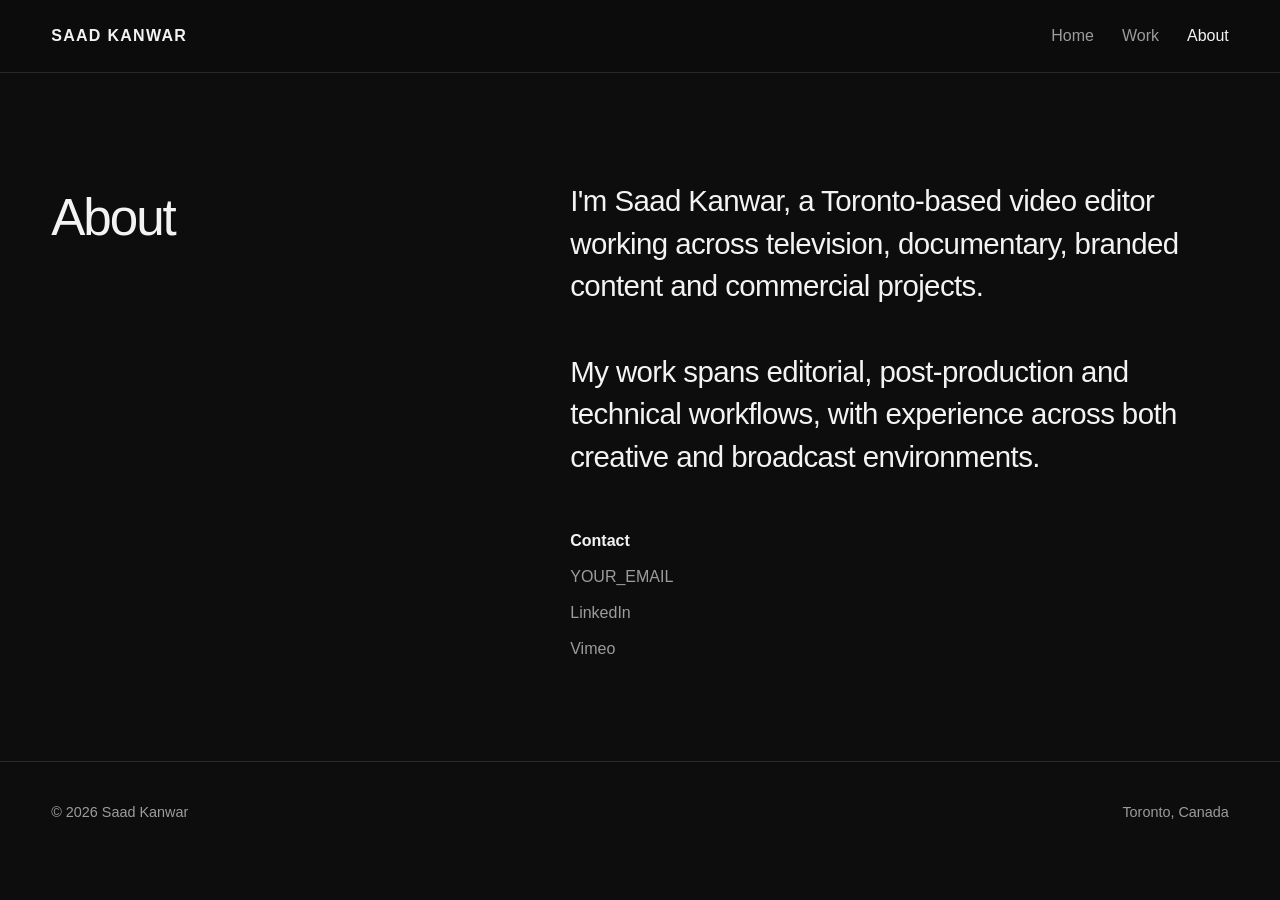
==== about.html @ da20c297 "secondround" ====
<!DOCTYPE html>
<html lang="en">

<head>
    <meta charset="UTF-8">

    <meta
        name="viewport"
        content="width=device-width, initial-scale=1.0"
    >

    <title>About | Saad Kanwar</title>

    <link rel="stylesheet" href="style.css">
</head>


<body>

<header class="site-header">

    <div class="container nav">

        <a class="logo" href="index.html">
            Saad Kanwar
        </a>

        <nav class="nav-links">
            <a href="index.html">Home</a>
            <a href="portfolio.html">Work</a>
            <a class="active" href="about.html">About</a>
        </nav>

    </div>

</header>



<main>

    <section class="section" style="padding-top: 180px;">

        <div class="container about-layout">

            <div>

                <h1 class="section-title">
                    About
                </h1>

            </div>


            <div>

                <div class="about-copy">

                    I'm Saad Kanwar, a Toronto-based
                    video editor working across television,
                    documentary, branded content and
                    commercial projects.

                    <br><br>

                    My work spans editorial, post-production
                    and technical workflows, with experience
                    across both creative and broadcast
                    environments.

                </div>


                <div class="contact-list">

                    <strong>
                        Contact
                    </strong>

                    <a href="mailto:YOUR_EMAIL">
                        YOUR_EMAIL
                    </a>

                    <a
                        href="https://www.linkedin.com/"
                        target="_blank"
                    >
                        LinkedIn
                    </a>

                    <a
                        href="https://vimeo.com/"
                        target="_blank"
                    >
                        Vimeo
                    </a>

                </div>

            </div>

        </div>

    </section>

</main>



<footer>

    <div class="container footer-inner">

        <span>
            © 2026 Saad Kanwar
        </span>

        <span>
            Toronto, Canada
        </span>

    </div>

</footer>


</body>
</html>
---- style.css ----
:root {
    --bg: #0d0d0d;
    --surface: #161616;
    --text: #f3f3f3;
    --muted: #9c9c9c;
    --border: #292929;
    --accent: #ffffff;

    --max-width: 1280px;
}

* {
    box-sizing: border-box;
}

html {
    scroll-behavior: smooth;
}

body {
    margin: 0;
    background: var(--bg);
    color: var(--text);
    font-family: Arial, Helvetica, sans-serif;
    line-height: 1.5;
}

a {
    color: inherit;
    text-decoration: none;
}

img {
    max-width: 100%;
    display: block;
}


/* ------------------------------
   GLOBAL LAYOUT
------------------------------ */

.container {
    width: min(92%, var(--max-width));
    margin: 0 auto;
}

.section {
    padding: 100px 0;
}

.section-header {
    margin-bottom: 40px;
}

.section-title {
    margin: 0;
    font-size: clamp(2rem, 4vw, 3.5rem);
    font-weight: 500;
    letter-spacing: -0.04em;
}

.section-subtitle {
    margin-top: 10px;
    color: var(--muted);
    max-width: 650px;
}


/* ------------------------------
   HEADER
------------------------------ */

.site-header {
    position: fixed;
    top: 0;
    left: 0;
    width: 100%;
    z-index: 100;

    background: rgba(13, 13, 13, 0.88);
    backdrop-filter: blur(12px);

    border-bottom: 1px solid var(--border);
}

.nav {
    height: 72px;

    display: flex;
    justify-content: space-between;
    align-items: center;
}

.logo {
    font-size: 1rem;
    font-weight: 700;
    letter-spacing: 0.08em;
    text-transform: uppercase;
}

.nav-links {
    display: flex;
    gap: 28px;
}

.nav-links a {
    color: var(--muted);
    transition: color 0.2s ease;
}

.nav-links a:hover,
.nav-links a.active {
    color: var(--text);
}


/* ------------------------------
   HERO
------------------------------ */

.hero {
    min-height: 100vh;

    display: flex;
    align-items: flex-end;

    padding: 140px 0 80px;
}

.hero-content {
    width: 100%;
}

.hero-eyebrow {
    margin-bottom: 16px;

    color: var(--muted);
    font-size: 1rem;
    text-transform: uppercase;
    letter-spacing: 0.12em;
}

.hero-title {
    margin: 0;

    font-size: clamp(4rem, 11vw, 10rem);
    line-height: 0.88;
    letter-spacing: -0.07em;
    font-weight: 600;
}

.hero-footer {
    margin-top: 40px;

    display: flex;
    justify-content: space-between;
    gap: 40px;

    color: var(--muted);
}

.hero-description {
    max-width: 500px;
}


/* ------------------------------
   VIDEO
------------------------------ */

.video-wrapper {
    position: relative;

    width: 100%;
    aspect-ratio: 16 / 9;

    overflow: hidden;

    background: #000;
    border-radius: 4px;
}

.video-wrapper iframe {
    position: absolute;

    inset: 0;
    width: 100%;
    height: 100%;

    border: 0;
}


/* ------------------------------
   PORTFOLIO GRID
------------------------------ */

.portfolio-grid {
    display: grid;

    grid-template-columns: repeat(2, 1fr);
    gap: 50px 24px;
}

.project {
    display: flex;
    flex-direction: column;
    gap: 14px;
}

.project-info {
    display: flex;
    justify-content: space-between;
    gap: 20px;
}

.project-title {
    margin: 0;
    font-size: 1.15rem;
    font-weight: 500;
}

.project-type {
    color: var(--muted);
    font-size: 0.9rem;
}


/* ------------------------------
   PHOTOGRAPHY
------------------------------ */

.photo-grid {
    columns: 3;
    column-gap: 18px;
}

.photo-item {
    margin-bottom: 18px;
    break-inside: avoid;
}

.photo-item img {
    width: 100%;
    display: block;
    border-radius: 3px;

    transition:
        transform 0.25s ease,
        opacity 0.25s ease;
}

.photo-item img:hover {
    transform: scale(1.01);
    opacity: 0.92;
}

@media (max-width: 900px) {
    .photo-grid {
        columns: 2;
    }
}

@media (max-width: 550px) {
    .photo-grid {
        columns: 1;
    }
}


/* ------------------------------
   BUTTONS / LINKS
------------------------------ */

.text-link {
    display: inline-flex;
    align-items: center;
    gap: 10px;

    margin-top: 35px;

    font-size: 1rem;
    font-weight: 500;
}

.text-link::after {
    content: "→";
    transition: transform 0.2s ease;
}

.text-link:hover::after {
    transform: translateX(5px);
}


/* ------------------------------
   ABOUT
------------------------------ */

.about-layout {
    display: grid;

    grid-template-columns: 1fr 1.5fr;
    gap: 80px;
}

.about-copy {
    font-size: clamp(1.25rem, 2.3vw, 2rem);
    line-height: 1.45;
    letter-spacing: -0.02em;
}

.contact-list {
    margin-top: 50px;

    display: flex;
    flex-direction: column;
    gap: 12px;
}

.contact-list a {
    color: var(--muted);
}

.contact-list a:hover {
    color: var(--text);
}


/* ------------------------------
   FOOTER
------------------------------ */

footer {
    padding: 40px 0;

    color: var(--muted);
    border-top: 1px solid var(--border);
}

.footer-inner {
    display: flex;
    justify-content: space-between;
    gap: 30px;

    font-size: 0.9rem;
}


/* ------------------------------
   MOBILE
------------------------------ */

@media (max-width: 800px) {

    .hero {
        min-height: 85vh;
    }

    .hero-footer {
        flex-direction: column;
    }

    .portfolio-grid {
        grid-template-columns: 1fr;
    }

    .about-layout {
        grid-template-columns: 1fr;
        gap: 30px;
    }

    .section {
        padding: 70px 0;
    }
}

@media (max-width: 550px) {

    .nav {
        height: 64px;
    }

    .nav-links {
        gap: 16px;
        font-size: 0.9rem;
    }

    .hero-title {
        font-size: clamp(3.8rem, 18vw, 6rem);
    }

    .footer-inner {
        flex-direction: column;
    }
}
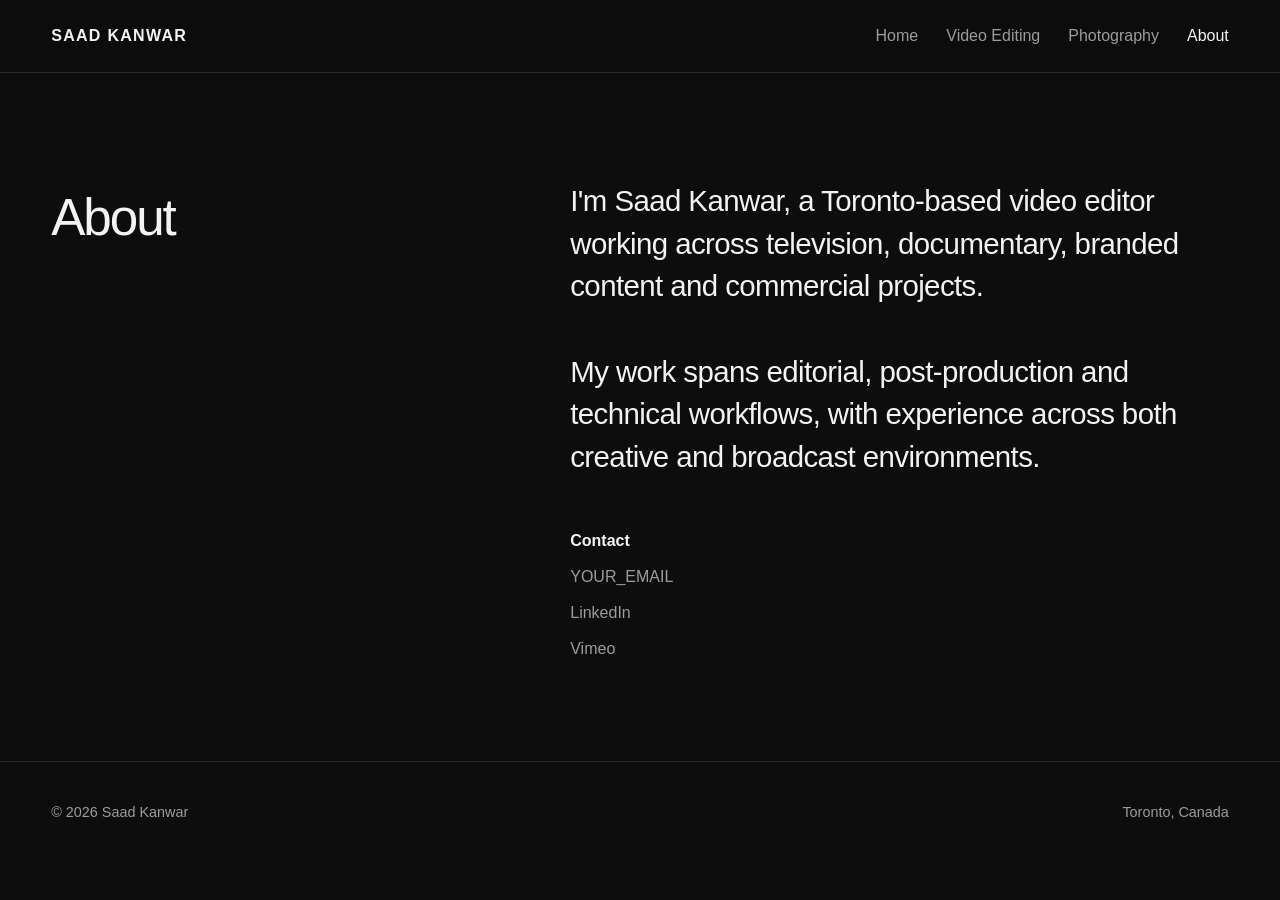
==== commit 10b1f0c2: "third" ====
--- a/about.html
+++ b/about.html
@@ -27,7 +27,8 @@
 
         <nav class="nav-links">
             <a href="index.html">Home</a>
-            <a href="portfolio.html">Work</a>
+            <a href="portfolio.html">Video Editing</a>
+            <a href="photography.html">Photography</a>
             <a class="active" href="about.html">About</a>
         </nav>
 
--- a/style.css
+++ b/style.css
@@ -231,20 +231,32 @@
    PHOTOGRAPHY
 ------------------------------ */
 
+.photography-page {
+    padding-top: 160px;
+}
+
 .photo-grid {
-    columns: 3;
+    display: grid;
+
+    grid-template-columns: repeat(3, 1fr);
+    grid-auto-rows: 8px;
+
     column-gap: 18px;
+    row-gap: 0;
 }
 
 .photo-item {
     margin-bottom: 18px;
-    break-inside: avoid;
 }
 
 .photo-item img {
     width: 100%;
+    height: auto;
+
     display: block;
+
     border-radius: 3px;
+    cursor: pointer;
 
     transition:
         transform 0.25s ease,
@@ -256,18 +268,148 @@
     opacity: 0.92;
 }
 
+
 @media (max-width: 900px) {
+
     .photo-grid {
-        columns: 2;
-    }
-}
+        grid-template-columns: repeat(2, 1fr);
+    }
+
+}
+
 
 @media (max-width: 550px) {
+
     .photo-grid {
-        columns: 1;
-    }
-}
-
+        grid-template-columns: 1fr;
+    }
+
+}
+
+
+/* ------------------------------
+   PHOTO LIGHTBOX
+------------------------------ */
+
+.photo-item img {
+    cursor: pointer;
+}
+
+.lightbox {
+    position: fixed;
+    inset: 0;
+
+    z-index: 1000;
+
+    display: flex;
+    align-items: center;
+    justify-content: center;
+
+    padding: 40px 90px;
+
+    background: rgba(0, 0, 0, 0.92);
+
+    opacity: 0;
+    visibility: hidden;
+
+    transition:
+        opacity 0.2s ease,
+        visibility 0.2s ease;
+}
+
+.lightbox.active {
+    opacity: 1;
+    visibility: visible;
+}
+
+.lightbox-image {
+    max-width: 90vw;
+    max-height: 90vh;
+
+    width: auto;
+    height: auto;
+
+    object-fit: contain;
+
+    box-shadow: 0 10px 50px rgba(0, 0, 0, 0.5);
+
+    user-select: none;
+}
+
+.lightbox-nav {
+    position: absolute;
+
+    top: 50%;
+    transform: translateY(-50%);
+
+    width: 60px;
+    height: 80px;
+
+    border: 0;
+
+    background: transparent;
+    color: white;
+
+    font-size: 3rem;
+
+    cursor: pointer;
+
+    opacity: 0.65;
+
+    transition:
+        opacity 0.2s ease,
+        transform 0.2s ease;
+}
+
+.lightbox-nav:hover {
+    opacity: 1;
+}
+
+.lightbox-prev {
+    left: 20px;
+}
+
+.lightbox-next {
+    right: 20px;
+}
+
+
+/* Prevent page scrolling while lightbox is open */
+
+body.lightbox-open {
+    overflow: hidden;
+}
+
+
+/* MOBILE */
+
+@media (max-width: 700px) {
+
+    .lightbox {
+        padding: 30px 50px;
+    }
+
+    .lightbox-image {
+        max-width: 92vw;
+        max-height: 85vh;
+    }
+
+    .lightbox-nav {
+        width: 45px;
+        height: 70px;
+
+        font-size: 2.2rem;
+    }
+
+    .lightbox-prev {
+        left: 4px;
+    }
+
+    .lightbox-next {
+        right: 4px;
+    }
+
+}
 
 /* ------------------------------
    BUTTONS / LINKS
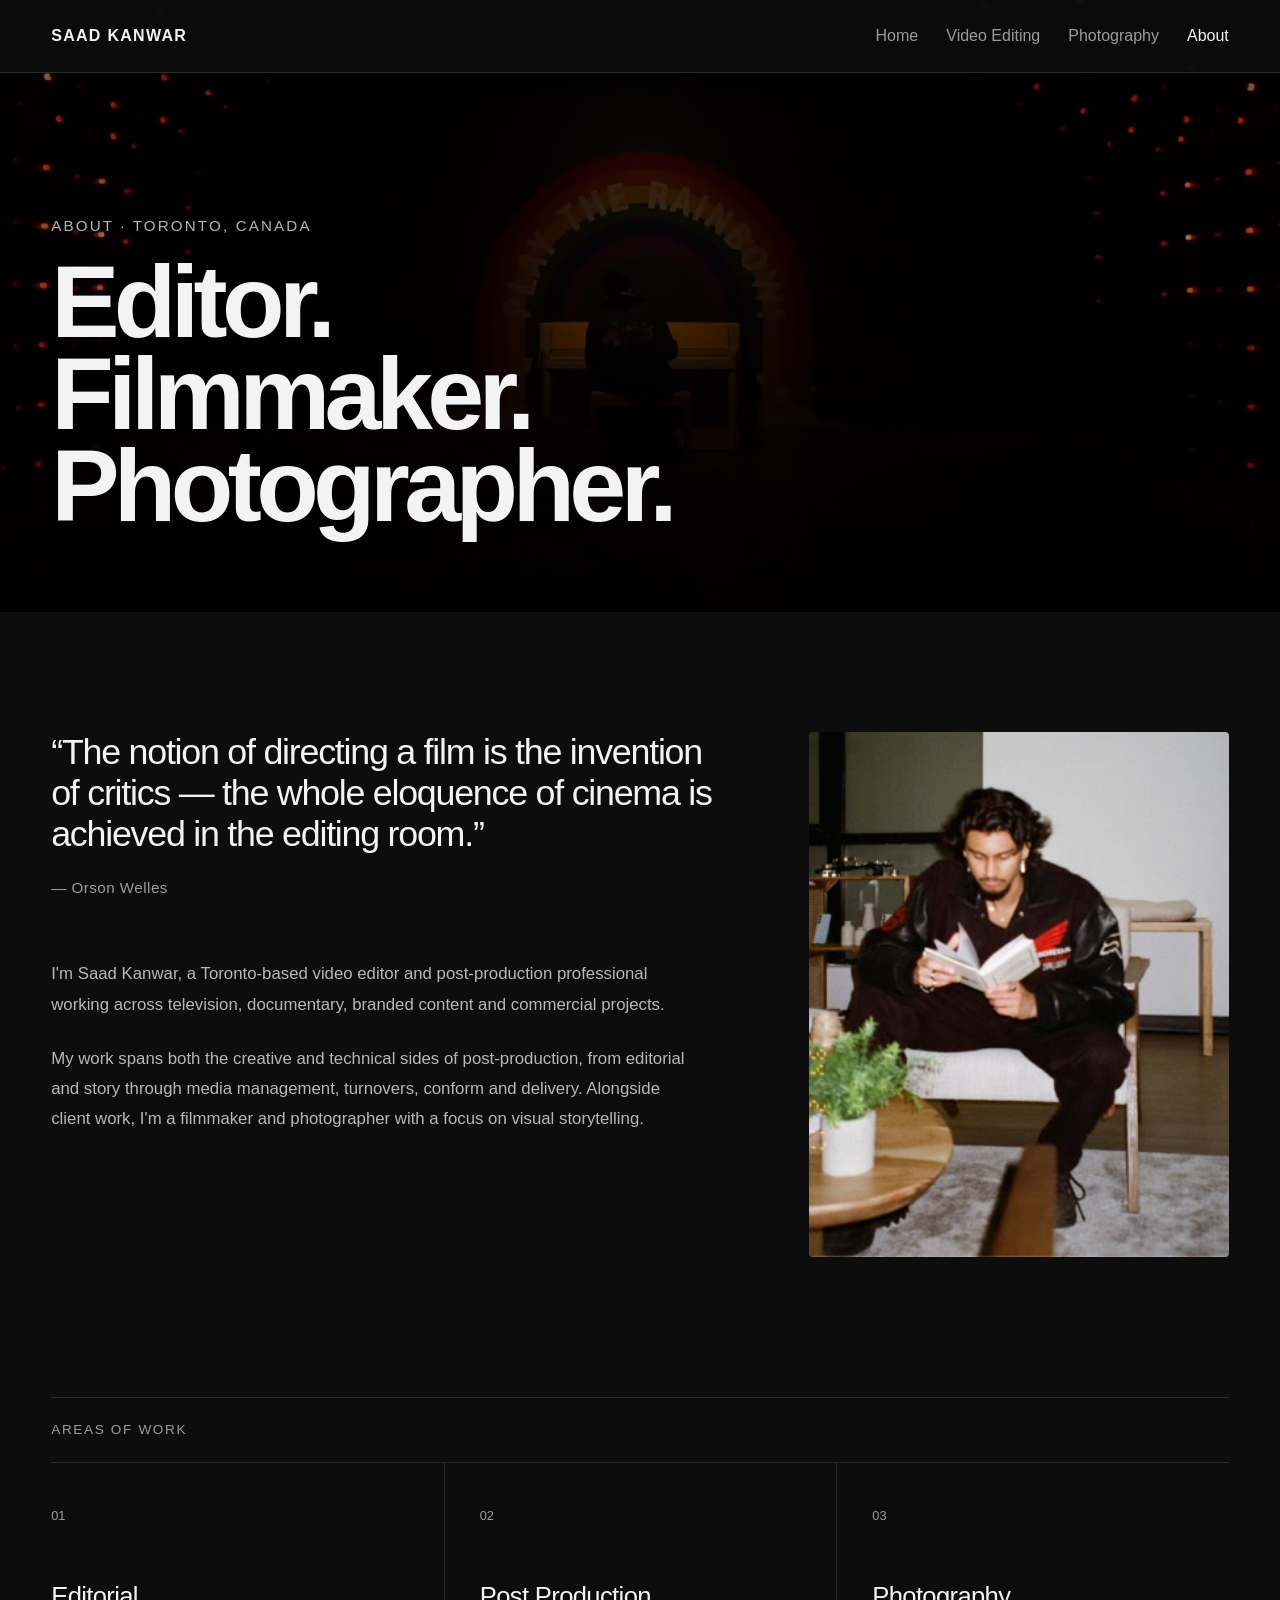
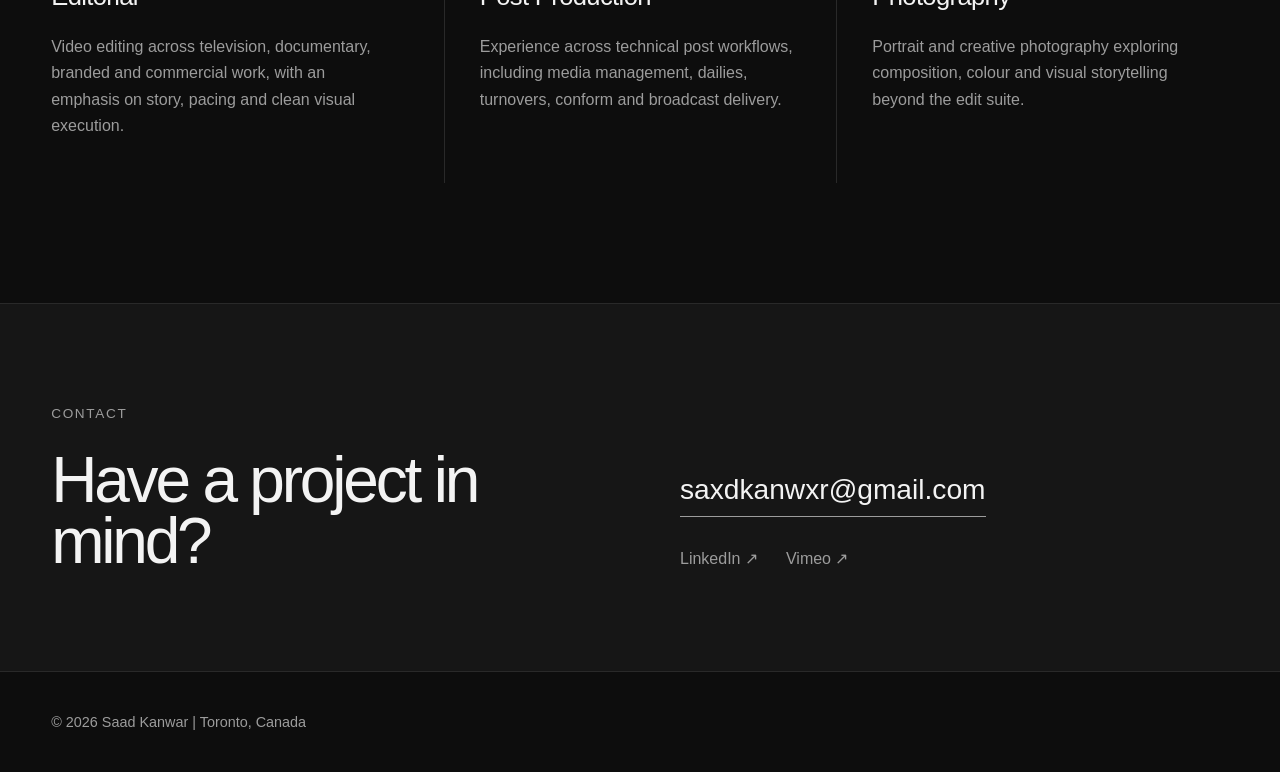
==== commit 2a39871a: "Fourth" ====
--- a/about.html
+++ b/about.html
@@ -40,61 +40,203 @@
 
 <main>
 
-    <section class="section" style="padding-top: 180px;">
-
-        <div class="container about-layout">
-
-            <div>
-
-                <h1 class="section-title">
-                    About
-                </h1>
-
-            </div>
-
-
-            <div>
-
-                <div class="about-copy">
-
-                    I'm Saad Kanwar, a Toronto-based
-                    video editor working across television,
-                    documentary, branded content and
-                    commercial projects.
-
-                    <br><br>
-
-                    My work spans editorial, post-production
-                    and technical workflows, with experience
-                    across both creative and broadcast
-                    environments.
-
-                </div>
-
-
-                <div class="contact-list">
-
-                    <strong>
+    <!-- ABOUT HERO -->
+
+    <section class="about-hero">
+
+        <div class="about-hero-background"></div>
+
+        <div class="container about-hero-content">
+
+            <div class="hero-eyebrow">
+                About · Toronto, Canada
+            </div>
+
+            <h1 class="about-hero-title">
+                Editor.<br>
+                Filmmaker.<br>
+                Photographer.
+            </h1>
+
+        </div>
+
+    </section>
+
+
+<!-- BIO -->
+
+<section class="about-intro">
+
+    <div class="container about-intro-grid">
+
+        <div class="about-bio">
+
+            <blockquote class="about-quote">
+                “The notion of directing a film is the invention of critics —
+                the whole eloquence of cinema is achieved in the editing room.”
+            </blockquote>
+
+            <div class="about-quote-author">
+                — Orson Welles
+            </div>
+
+            <div class="about-bio-copy">
+
+                <p>
+                    I'm Saad Kanwar, a Toronto-based video editor and
+                    post-production professional working across television,
+                    documentary, branded content and commercial projects.
+                </p>
+
+                <p>
+                    My work spans both the creative and technical sides of
+                    post-production, from editorial and story through media
+                    management, turnovers, conform and delivery. Alongside
+                    client work, I'm a filmmaker and photographer with a
+                    focus on visual storytelling.
+                </p>
+
+            </div>
+
+        </div>
+
+
+        <div class="about-headshot">
+            <img
+                src="assets/site/about-headshot.jpg"
+                alt="Portrait of Saad Kanwar"
+            >
+        </div>
+
+    </div>
+
+</section>
+
+
+    <!-- AREAS OF WORK -->
+
+    <section class="about-work">
+
+        <div class="container">
+
+            <div class="about-section-heading">
+                <span>Areas of Work</span>
+            </div>
+
+            <div class="about-work-grid">
+
+                <div class="about-work-item">
+
+                    <span class="about-work-number">
+                        01
+                    </span>
+
+                    <h2>
+                        Editorial
+                    </h2>
+
+                    <p>
+                        Video editing across television, documentary,
+                        branded and commercial work, with an emphasis
+                        on story, pacing and clean visual execution.
+                    </p>
+
+                </div>
+
+
+                <div class="about-work-item">
+
+                    <span class="about-work-number">
+                        02
+                    </span>
+
+                    <h2>
+                        Post Production
+                    </h2>
+
+                    <p>
+                        Experience across technical post workflows,
+                        including media management, dailies, turnovers,
+                        conform and broadcast delivery.
+                    </p>
+
+                </div>
+
+
+                <div class="about-work-item">
+
+                    <span class="about-work-number">
+                        03
+                    </span>
+
+                    <h2>
+                        Photography
+                    </h2>
+
+                    <p>
+                        Portrait and creative photography exploring
+                        composition, colour and visual storytelling
+                        beyond the edit suite.
+                    </p>
+
+                </div>
+
+            </div>
+
+        </div>
+
+    </section>
+
+
+    <!-- CONTACT -->
+
+    <section class="about-contact">
+
+        <div class="container">
+
+            <div class="about-contact-inner">
+
+                <div>
+
+                    <span class="about-contact-label">
                         Contact
-                    </strong>
-
-                    <a href="mailto:YOUR_EMAIL">
-                        YOUR_EMAIL
+                    </span>
+
+                    <h2>
+                        Have a project in mind?
+                    </h2>
+
+                </div>
+
+
+                <div class="about-contact-details">
+
+                    <a
+                        class="about-email"
+                        href="mailto:saxdkanwxr@gmail.com"
+                    >
+                        saxdkanwxr@gmail.com
                     </a>
 
-                    <a
-                        href="https://www.linkedin.com/"
-                        target="_blank"
-                    >
-                        LinkedIn
-                    </a>
-
-                    <a
-                        href="https://vimeo.com/"
-                        target="_blank"
-                    >
-                        Vimeo
-                    </a>
+                    <div class="about-socials">
+
+                        <a
+                            href="https://www.linkedin.com/in/saad-kanwar/"
+                            target="_blank"
+                            rel="noopener noreferrer"
+                        >
+                            LinkedIn ↗
+                        </a>
+
+                        <a
+                            href="https://vimeo.com/user136962005"
+                            target="_blank"
+                            rel="noopener noreferrer"
+                        >
+                            Vimeo ↗
+                        </a>
+
+                    </div>
 
                 </div>
 
@@ -111,15 +253,9 @@
 <footer>
 
     <div class="container footer-inner">
-
         <span>
-            © 2026 Saad Kanwar
+            © 2026 Saad Kanwar | Toronto, Canada
         </span>
-
-        <span>
-            Toronto, Canada
-        </span>
-
     </div>
 
 </footer>
--- a/style.css
+++ b/style.css
@@ -120,48 +120,75 @@
 ------------------------------ */
 
 .hero {
+    position: relative;
+
     min-height: 100vh;
 
     display: flex;
     align-items: flex-end;
 
-    padding: 140px 0 80px;
+    overflow: hidden;
+
+    padding: 140px 0 90px;
+}
+
+.hero-background {
+    position: absolute;
+    inset: 0;
+
+    background:
+        linear-gradient(
+            to top,
+            rgba(0, 0, 0, 0.82) 0%,
+            rgba(0, 0, 0, 0.38) 45%,
+            rgba(0, 0, 0, 0.48) 100%
+        ),
+        url("assets/site/home-hero.png");
+
+    background-size: cover;
+    background-position: center;
+
+    transform: scale(1.01);
 }
 
 .hero-content {
-    width: 100%;
+    position: relative;
+    z-index: 1;
+
+    padding-bottom: 20px;
 }
 
 .hero-eyebrow {
-    margin-bottom: 16px;
-
-    color: var(--muted);
-    font-size: 1rem;
+    margin-bottom: 18px;
+
+    color: rgba(255, 255, 255, 0.7);
+
+    font-size: 0.95rem;
     text-transform: uppercase;
-    letter-spacing: 0.12em;
+    letter-spacing: 0.14em;
 }
 
 .hero-title {
     margin: 0;
 
-    font-size: clamp(4rem, 11vw, 10rem);
-    line-height: 0.88;
-    letter-spacing: -0.07em;
+    max-width: 900px;
+
+    font-size: clamp(4rem, 10vw, 9rem);
+    line-height: 0.9;
+
     font-weight: 600;
-}
-
-.hero-footer {
-    margin-top: 40px;
-
-    display: flex;
-    justify-content: space-between;
-    gap: 40px;
-
-    color: var(--muted);
+    letter-spacing: -0.055em;
 }
 
 .hero-description {
-    max-width: 500px;
+    margin-top: 28px;
+
+    max-width: 560px;
+
+    color: rgba(255, 255, 255, 0.75);
+
+    font-size: 1rem;
+    line-height: 1.6;
 }
 
 
@@ -237,25 +264,23 @@
 
 .photo-grid {
     display: grid;
-
     grid-template-columns: repeat(3, 1fr);
-    grid-auto-rows: 8px;
-
-    column-gap: 18px;
-    row-gap: 0;
+    gap: 18px;
 }
 
 .photo-item {
-    margin-bottom: 18px;
+    aspect-ratio: 4 / 5;
+    overflow: hidden;
+    border-radius: 3px;
 }
 
 .photo-item img {
     width: 100%;
-    height: auto;
+    height: 100%;
 
     display: block;
-
-    border-radius: 3px;
+    object-fit: cover;
+
     cursor: pointer;
 
     transition:
@@ -264,26 +289,20 @@
 }
 
 .photo-item img:hover {
-    transform: scale(1.01);
+    transform: scale(1.02);
     opacity: 0.92;
 }
 
-
 @media (max-width: 900px) {
-
     .photo-grid {
         grid-template-columns: repeat(2, 1fr);
     }
-
-}
-
+}
 
 @media (max-width: 550px) {
-
     .photo-grid {
         grid-template-columns: 1fr;
     }
-
 }
 
 
@@ -437,35 +456,270 @@
 
 
 /* ------------------------------
-   ABOUT
------------------------------- */
-
-.about-layout {
+   ABOUT HERO
+------------------------------ */
+
+.about-hero {
+    position: relative;
+
+    min-height: 68vh;
+
+    display: flex;
+    align-items: flex-end;
+
+    overflow: hidden;
+
+    padding: 140px 0 80px;
+}
+
+.about-hero-background {
+    position: absolute;
+    inset: 0;
+
+    background:
+        linear-gradient(
+            to top,
+            rgba(0, 0, 0, 0.88) 0%,
+            rgba(0, 0, 0, 0.48) 55%,
+            rgba(0, 0, 0, 0.58) 100%
+        ),
+        url("assets/site/home-hero.png");
+
+    background-size: cover;
+    background-position: center;
+
+    transform: scale(1.01);
+}
+
+.about-hero-content {
+    position: relative;
+    z-index: 1;
+}
+
+.about-hero-title {
+    margin: 0;
+
+    font-size: clamp(4rem, 8vw, 8rem);
+    line-height: 0.9;
+
+    font-weight: 600;
+    letter-spacing: -0.055em;
+}
+
+
+/* ------------------------------
+   ABOUT INTRO
+------------------------------ */
+
+.about-intro {
+    padding: 120px 0 140px;
+}
+
+.about-intro-grid {
     display: grid;
-
-    grid-template-columns: 1fr 1.5fr;
+    grid-template-columns: minmax(0, 1.3fr) minmax(280px, 420px);
+    gap: clamp(40px, 7vw, 100px);
+    align-items: start;
+}
+
+.about-bio {
+    max-width: none;
+    margin: 0;
+}
+
+.about-quote {
+    margin: 0;
+    max-width: 760px;
+
+    font-size: clamp(1.9rem, 2.8vw, 2.8rem);
+    line-height: 1.14;
+
+    font-weight: 400;
+    letter-spacing: -0.035em;
+}
+
+.about-quote-author {
+    margin-top: 22px;
+
+    color: var(--muted);
+
+    font-size: 0.95rem;
+    letter-spacing: 0.03em;
+}
+
+.about-bio-copy {
+    margin-top: 60px;
+    max-width: 650px;
+}
+
+.about-bio-copy p {
+    margin: 0 0 24px;
+
+    color: #b8b8b8;
+
+    font-size: 1.05rem;
+    line-height: 1.8;
+}
+
+.about-bio-copy p:last-child {
+    margin-bottom: 0;
+}
+
+.about-headshot {
+    width: 100%;
+}
+
+.about-headshot img {
+    width: 100%;
+    display: block;
+
+    aspect-ratio: 4 / 5;
+    object-fit: cover;
+
+    border-radius: 4px;
+}
+
+
+/* ------------------------------
+   AREAS OF WORK
+------------------------------ */
+
+.about-work {
+    padding: 0 0 120px;
+}
+
+.about-section-heading {
+    padding: 22px 0;
+
+    border-top: 1px solid var(--border);
+    border-bottom: 1px solid var(--border);
+
+    color: var(--muted);
+
+    font-size: 0.85rem;
+    text-transform: uppercase;
+    letter-spacing: 0.12em;
+}
+
+.about-work-grid {
+    display: grid;
+    grid-template-columns: repeat(3, 1fr);
+}
+
+.about-work-item {
+    min-height: 320px;
+
+    padding: 40px 35px 40px 0;
+}
+
+.about-work-item + .about-work-item {
+    padding-left: 35px;
+
+    border-left: 1px solid var(--border);
+}
+
+.about-work-number {
+    color: var(--muted);
+
+    font-size: 0.8rem;
+}
+
+.about-work-item h2 {
+    margin: 50px 0 18px;
+
+    font-size: 1.6rem;
+    font-weight: 500;
+
+    letter-spacing: -0.025em;
+}
+
+.about-work-item p {
+    margin: 0;
+
+    max-width: 340px;
+
+    color: var(--muted);
+
+    line-height: 1.65;
+}
+
+
+/* ------------------------------
+   ABOUT CONTACT
+------------------------------ */
+
+.about-contact {
+    padding: 100px 0;
+
+    background: var(--surface);
+
+    border-top: 1px solid var(--border);
+}
+
+.about-contact-inner {
+    display: grid;
+
+    grid-template-columns: 1fr 1fr;
     gap: 80px;
-}
-
-.about-copy {
-    font-size: clamp(1.25rem, 2.3vw, 2rem);
-    line-height: 1.45;
-    letter-spacing: -0.02em;
-}
-
-.contact-list {
-    margin-top: 50px;
-
+
+    align-items: end;
+}
+
+.about-contact-label {
+    display: block;
+
+    margin-bottom: 25px;
+
+    color: var(--muted);
+
+    font-size: 0.85rem;
+    text-transform: uppercase;
+    letter-spacing: 0.12em;
+}
+
+.about-contact h2 {
+    margin: 0;
+
+    font-size: clamp(2.5rem, 5vw, 5rem);
+    line-height: 0.95;
+
+    font-weight: 500;
+    letter-spacing: -0.05em;
+}
+
+.about-contact-details {
     display: flex;
     flex-direction: column;
-    gap: 12px;
-}
-
-.contact-list a {
-    color: var(--muted);
-}
-
-.contact-list a:hover {
+    align-items: flex-start;
+
+    gap: 30px;
+}
+
+.about-email {
+    font-size: clamp(1.3rem, 2.2vw, 2rem);
+
+    border-bottom: 1px solid var(--muted);
+
+    padding-bottom: 5px;
+
+    transition:
+        border-color 0.2s ease,
+        color 0.2s ease;
+}
+
+.about-email:hover {
+    color: var(--muted);
+    border-color: var(--text);
+}
+
+.about-socials {
+    display: flex;
+    gap: 28px;
+
+    color: var(--muted);
+}
+
+.about-socials a:hover {
     color: var(--text);
 }
 
@@ -475,18 +729,72 @@
 ------------------------------ */
 
 footer {
-    padding: 40px 0;
+    padding: 28px 0;
 
     color: var(--muted);
     border-top: 1px solid var(--border);
 }
 
 .footer-inner {
-    display: flex;
-    justify-content: space-between;
-    gap: 30px;
+    min-height: 44px;
+
+    display: flex;
+    align-items: center;
 
     font-size: 0.9rem;
+    line-height: 1.4;
+}
+
+
+/* ------------------------------
+   ABOUT MOBILE
+------------------------------ */
+
+@media (max-width: 800px) {
+
+    .about-hero {
+        min-height: 60vh;
+    }
+
+    .about-intro {
+        padding: 80px 0;
+    }
+
+    .about-intro-grid {
+    grid-template-columns: 1fr;
+    gap: 45px;
+    }
+
+    .about-headshot {
+    max-width: 420px;
+    }
+    
+    .about-work-grid {
+        grid-template-columns: 1fr;
+    }
+
+    .about-work-item {
+        min-height: auto;
+
+        padding: 35px 0;
+    }
+
+    .about-work-item + .about-work-item {
+        padding-left: 0;
+
+        border-left: 0;
+        border-top: 1px solid var(--border);
+    }
+
+    .about-work-item h2 {
+        margin-top: 30px;
+    }
+
+    .about-contact-inner {
+        grid-template-columns: 1fr;
+        gap: 60px;
+    }
+
 }
 
 
@@ -507,12 +815,7 @@
     .portfolio-grid {
         grid-template-columns: 1fr;
     }
-
-    .about-layout {
-        grid-template-columns: 1fr;
-        gap: 30px;
-    }
-
+    
     .section {
         padding: 70px 0;
     }
@@ -531,9 +834,5 @@
 
     .hero-title {
         font-size: clamp(3.8rem, 18vw, 6rem);
-    }
-
-    .footer-inner {
-        flex-direction: column;
-    }
+    }    
 }
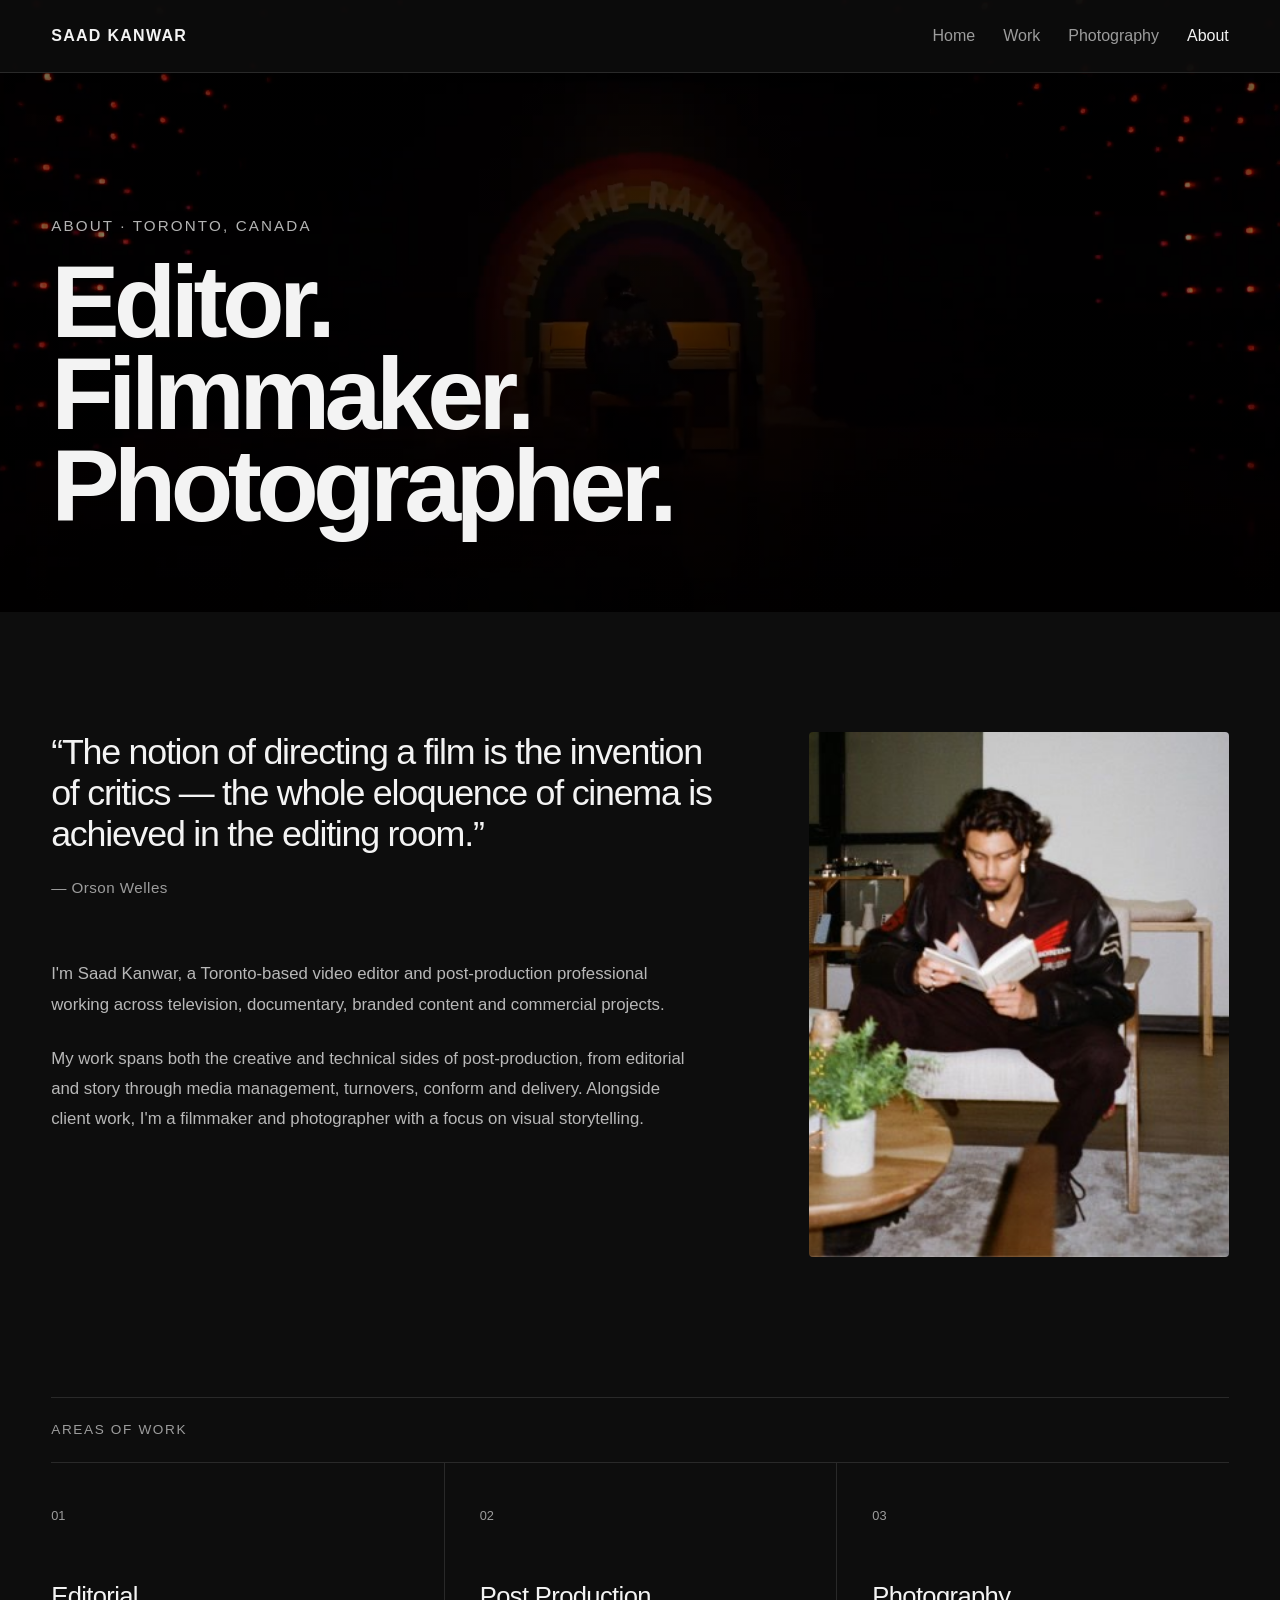
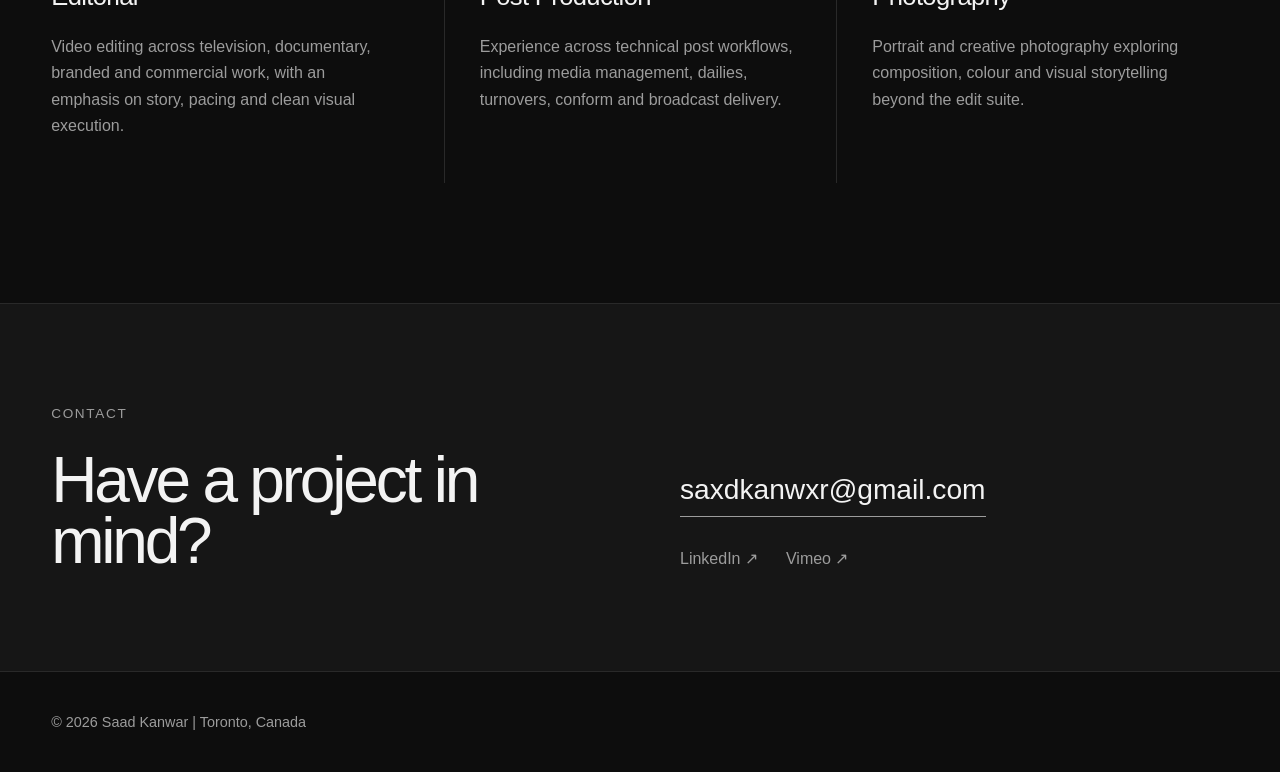
==== commit 290edcf8: "fifth" ====
--- a/about.html
+++ b/about.html
@@ -27,7 +27,7 @@
 
         <nav class="nav-links">
             <a href="index.html">Home</a>
-            <a href="portfolio.html">Video Editing</a>
+            <a href="portfolio.html">Work</a>
             <a href="photography.html">Photography</a>
             <a class="active" href="about.html">About</a>
         </nav>
--- a/style.css
+++ b/style.css
@@ -299,10 +299,9 @@
     }
 }
 
-@media (max-width: 550px) {
-    .photo-grid {
-        grid-template-columns: 1fr;
-    }
+.photo-grid {
+    grid-template-columns: repeat(3, 1fr);
+    gap: 7px;
 }
 
 
@@ -802,37 +801,237 @@
    MOBILE
 ------------------------------ */
 
-@media (max-width: 800px) {
+@media (max-width: 550px) {
+
+    /* HEADER */
+
+    .nav {
+        height: 64px;
+    }
+
+    .logo {
+        font-size: 0.85rem;
+        line-height: 1.2;
+    }
+
+    .nav-links {
+        gap: 14px;
+        font-size: 0.78rem;
+    }
+
+
+    /* GENERAL */
+
+    .container {
+        width: 92%;
+    }
+
+    .section {
+        padding: 55px 0;
+    }
+
+    .section-header {
+        margin-bottom: 28px;
+    }
+
+    .section-title {
+        font-size: 2rem;
+    }
+
+    .section-subtitle {
+        font-size: 0.95rem;
+        line-height: 1.55;
+    }
+
+
+    /* HOME HERO */
 
     .hero {
-        min-height: 85vh;
-    }
-
-    .hero-footer {
-        flex-direction: column;
-    }
+        min-height: 82vh;
+
+        padding:
+            110px 0
+            55px;
+    }
+
+    .hero-eyebrow {
+        margin-bottom: 14px;
+
+        font-size: 0.72rem;
+        line-height: 1.5;
+
+        letter-spacing: 0.12em;
+    }
+
+    .hero-title {
+        font-size: 3.7rem;
+        line-height: 0.92;
+
+        letter-spacing: -0.05em;
+    }
+
+    .hero-description {
+        margin-top: 24px;
+
+        max-width: 330px;
+
+        font-size: 0.9rem;
+        line-height: 1.65;
+    }
+
+
+    /* VIDEO WORK */
 
     .portfolio-grid {
         grid-template-columns: 1fr;
-    }
-    
-    .section {
+        gap: 38px;
+    }
+
+    .project {
+        gap: 10px;
+    }
+
+    .project-title {
+        font-size: 1rem;
+    }
+
+    .project-type {
+        font-size: 0.8rem;
+    }
+
+
+    /* PHOTOGRAPHY */
+
+    .photography-page {
+        padding-top: 105px;
+    }
+
+    .photo-grid {
+        grid-template-columns: repeat(3, 1fr);
+        gap: 7px;
+    }
+
+    .photo-item {
+        border-radius: 2px;
+    }
+
+
+    /* ABOUT HERO */
+
+    .about-hero {
+        min-height: 62vh;
+
+        padding:
+            110px 0
+            55px;
+    }
+
+    .about-hero-title {
+        font-size: 3rem;
+        line-height: 0.92;
+
+        letter-spacing: -0.045em;
+    }
+
+
+    /* ABOUT INTRO */
+
+    .about-intro {
+        padding: 65px 0 80px;
+    }
+
+    .about-intro-grid {
+        grid-template-columns: 1fr;
+        gap: 45px;
+    }
+
+    .about-quote {
+        max-width: 100%;
+
+        font-size: 1.65rem;
+        line-height: 1.18;
+
+        letter-spacing: -0.025em;
+    }
+
+    .about-quote-author {
+        margin-top: 18px;
+
+        font-size: 0.8rem;
+    }
+
+    .about-bio-copy {
+        margin-top: 48px;
+    }
+
+    .about-bio-copy p {
+        font-size: 0.9rem;
+        line-height: 1.75;
+    }
+
+    .about-headshot {
+        max-width: 100%;
+    }
+
+
+    /* AREAS OF WORK */
+
+    .about-work {
+        padding-bottom: 80px;
+    }
+
+    .about-section-heading {
+        padding: 18px 0;
+
+        font-size: 0.72rem;
+    }
+
+    .about-work-item {
+        padding: 28px 0;
+    }
+
+    .about-work-item h2 {
+        margin-top: 24px;
+
+        font-size: 1.25rem;
+    }
+
+    .about-work-item p {
+        font-size: 0.9rem;
+        line-height: 1.65;
+    }
+
+
+    /* CONTACT */
+
+    .about-contact {
         padding: 70px 0;
     }
-}
-
-@media (max-width: 550px) {
-
-    .nav {
-        height: 64px;
-    }
-
-    .nav-links {
-        gap: 16px;
-        font-size: 0.9rem;
-    }
-
-    .hero-title {
-        font-size: clamp(3.8rem, 18vw, 6rem);
-    }    
+
+    .about-contact-inner {
+        grid-template-columns: 1fr;
+        gap: 45px;
+    }
+
+    .about-contact h2 {
+        font-size: 2.5rem;
+        line-height: 0.98;
+    }
+
+    .about-email {
+        font-size: 1.15rem;
+    }
+
+
+    /* FOOTER */
+
+    footer {
+        padding: 24px 0;
+    }
+
+    .footer-inner {
+        min-height: 36px;
+
+        font-size: 0.75rem;
+    }
 }
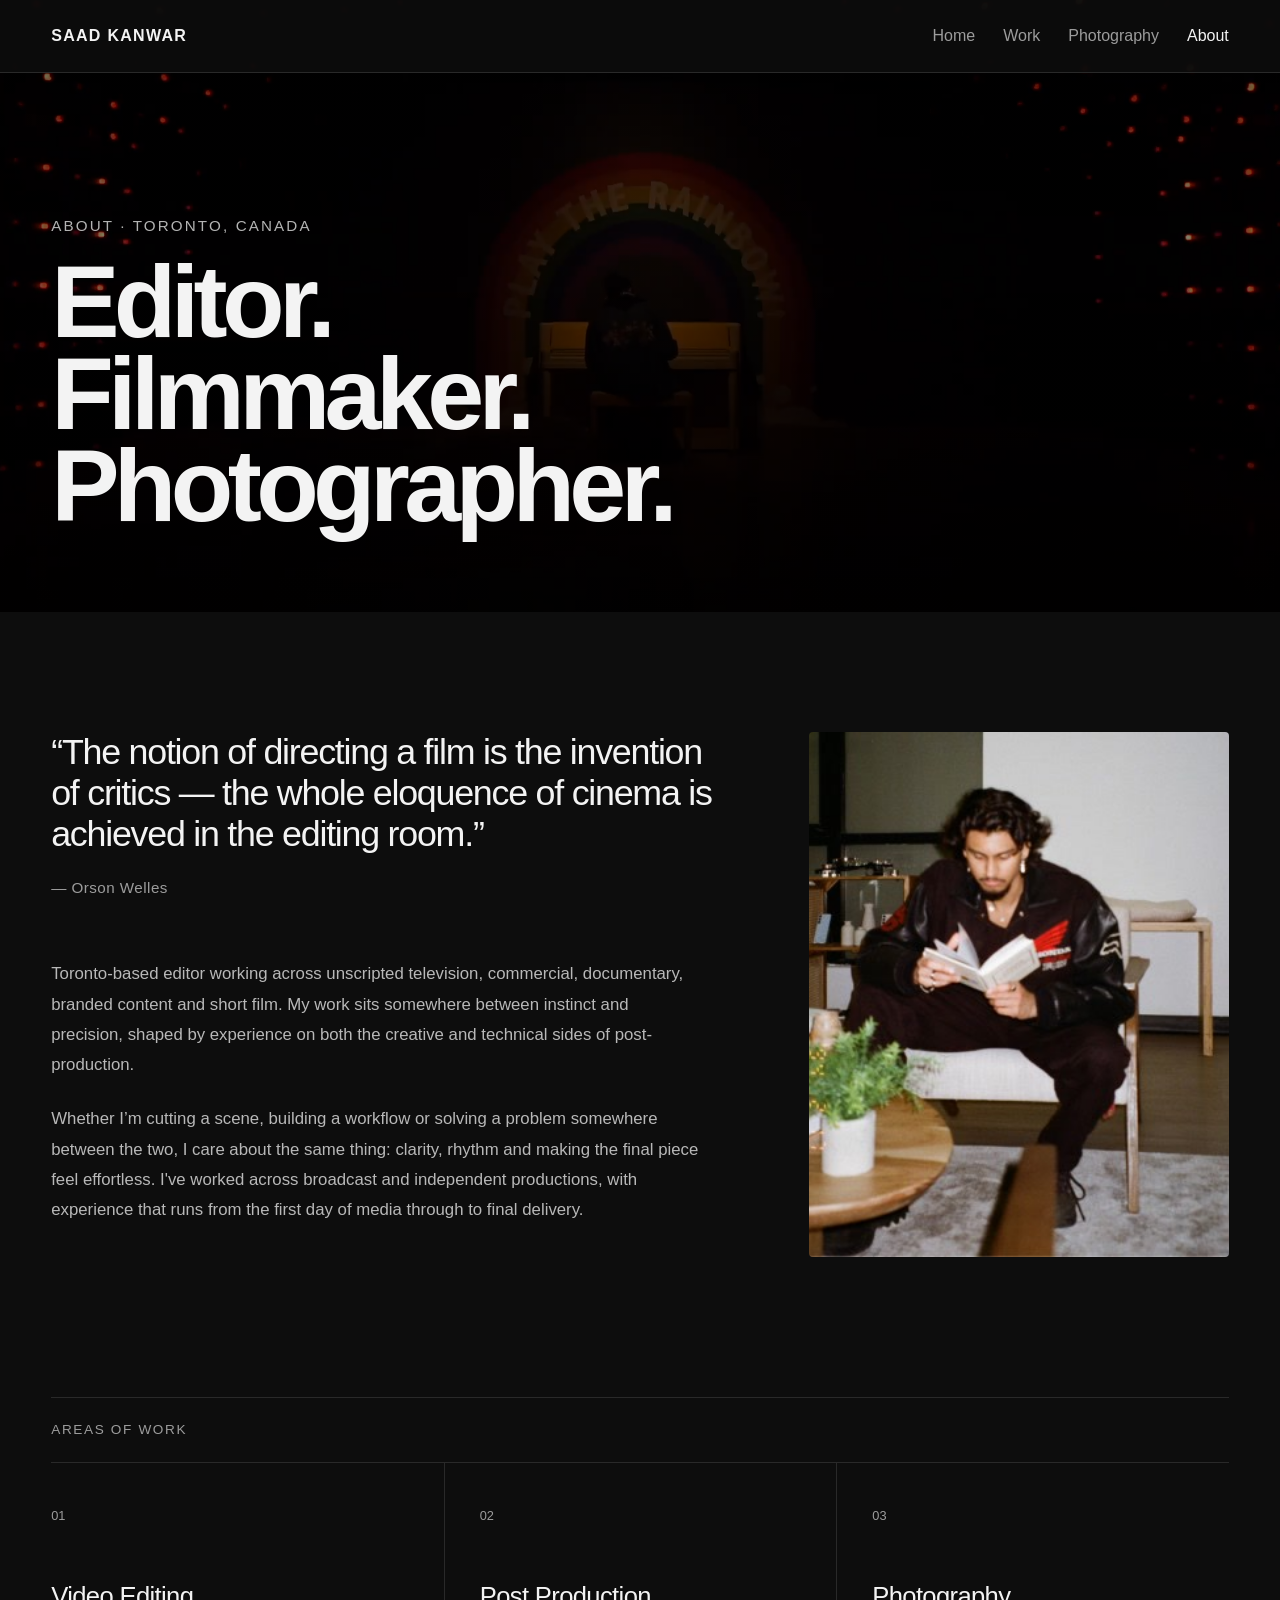
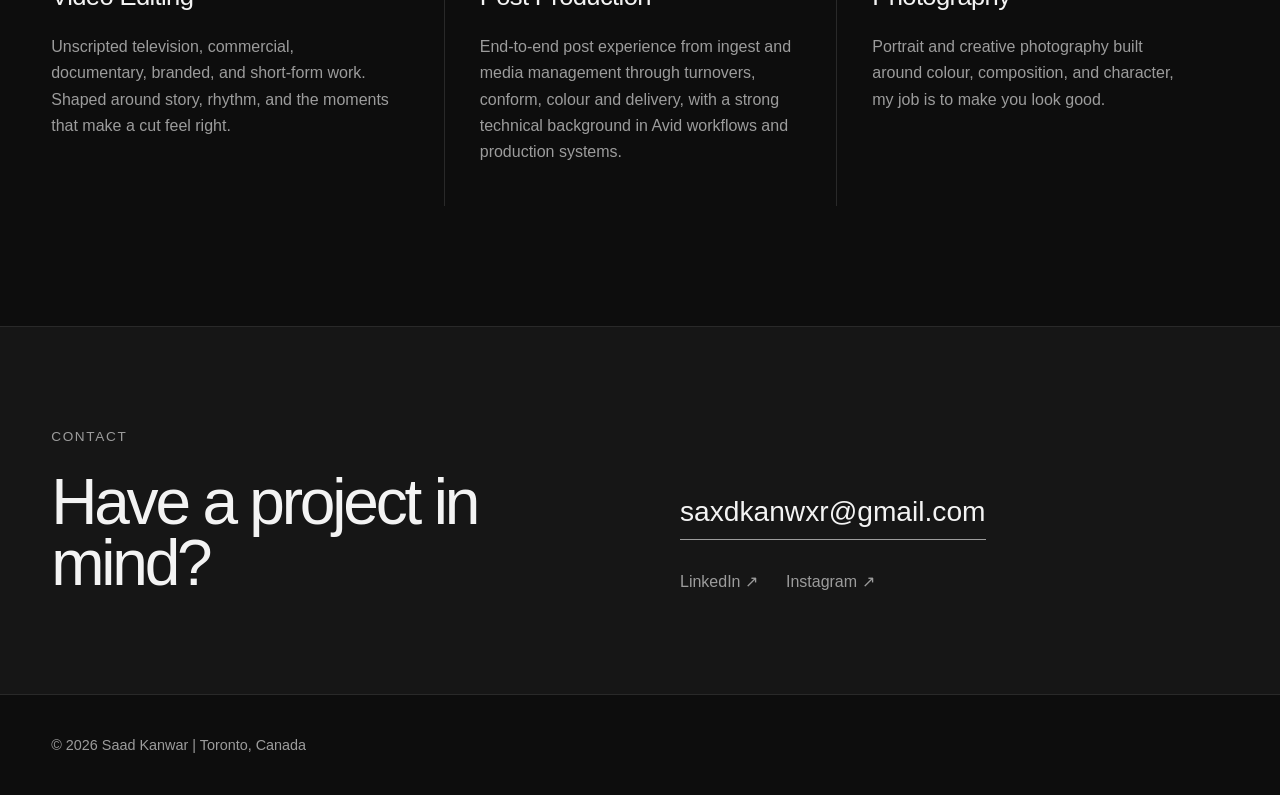
==== commit da407578: "sixth" ====
--- a/about.html
+++ b/about.html
@@ -83,17 +83,15 @@
             <div class="about-bio-copy">
 
                 <p>
-                    I'm Saad Kanwar, a Toronto-based video editor and
-                    post-production professional working across television,
-                    documentary, branded content and commercial projects.
+                    Toronto-based editor working across unscripted television, commercial, documentary, 
+                    branded content and short film. My work sits somewhere between instinct and precision, 
+                    shaped by experience on both the creative and technical sides of post-production.
                 </p>
 
                 <p>
-                    My work spans both the creative and technical sides of
-                    post-production, from editorial and story through media
-                    management, turnovers, conform and delivery. Alongside
-                    client work, I'm a filmmaker and photographer with a
-                    focus on visual storytelling.
+                    Whether I’m cutting a scene, building a workflow or solving a problem somewhere between the two, 
+                    I care about the same thing: clarity, rhythm and making the final piece feel effortless. I've worked 
+                    across broadcast and independent productions, with experience that runs from the first day of media through to final delivery.
                 </p>
 
             </div>
@@ -132,13 +130,13 @@
                     </span>
 
                     <h2>
-                        Editorial
+                        Video Editing
                     </h2>
 
                     <p>
-                        Video editing across television, documentary,
-                        branded and commercial work, with an emphasis
-                        on story, pacing and clean visual execution.
+                        Unscripted television, commercial, documentary, 
+                        branded, and short-form work. Shaped around story, 
+                        rhythm, and the moments that make a cut feel right.
                     </p>
 
                 </div>
@@ -155,9 +153,9 @@
                     </h2>
 
                     <p>
-                        Experience across technical post workflows,
-                        including media management, dailies, turnovers,
-                        conform and broadcast delivery.
+                        End-to-end post experience from ingest and media management 
+                        through turnovers, conform, colour and delivery, with a strong 
+                        technical background in Avid workflows and production systems.
                     </p>
 
                 </div>
@@ -174,9 +172,8 @@
                     </h2>
 
                     <p>
-                        Portrait and creative photography exploring
-                        composition, colour and visual storytelling
-                        beyond the edit suite.
+                        Portrait and creative photography built around colour, 
+                        composition, and character, my job is to make you look good.
                     </p>
 
                 </div>
@@ -229,11 +226,11 @@
                         </a>
 
                         <a
-                            href="https://vimeo.com/user136962005"
+                            href="https://www.instagram.com/saadseye/"
                             target="_blank"
                             rel="noopener noreferrer"
                         >
-                            Vimeo ↗
+                            Instagram ↗
                         </a>
 
                     </div>
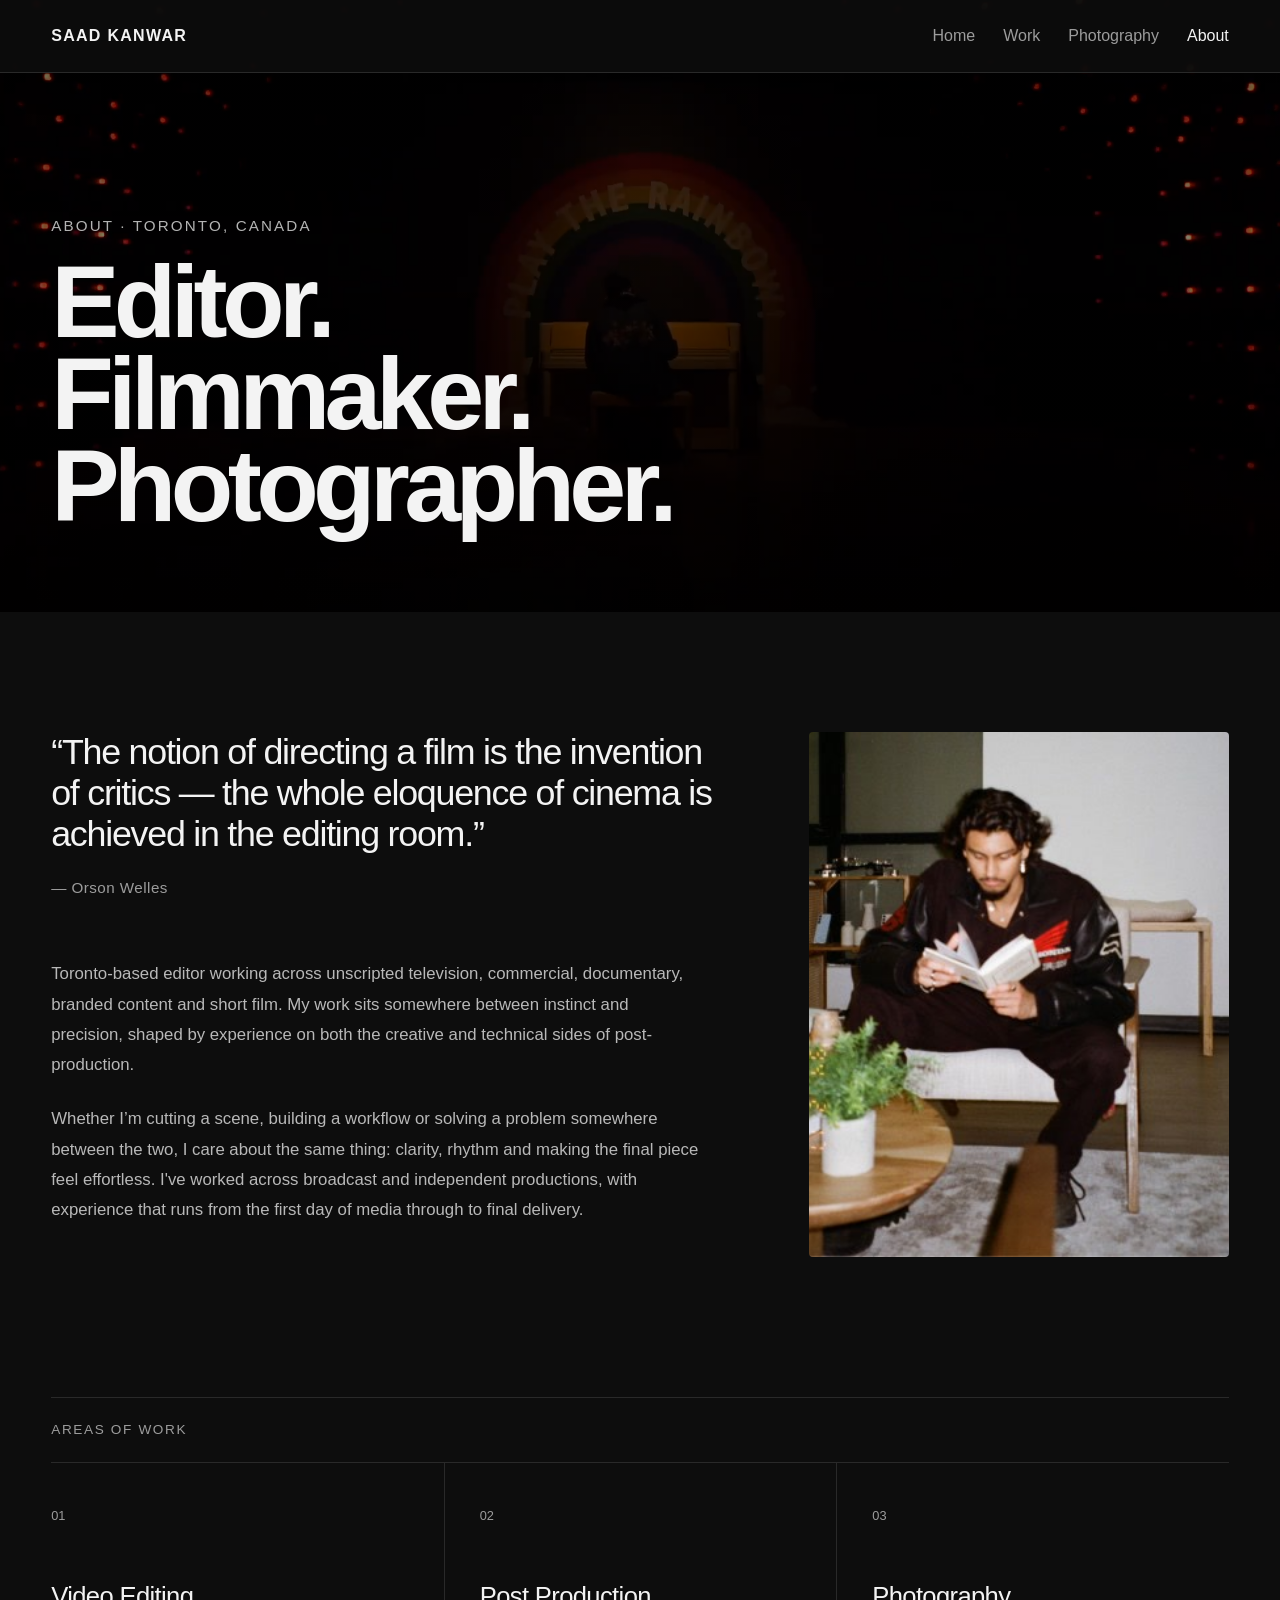
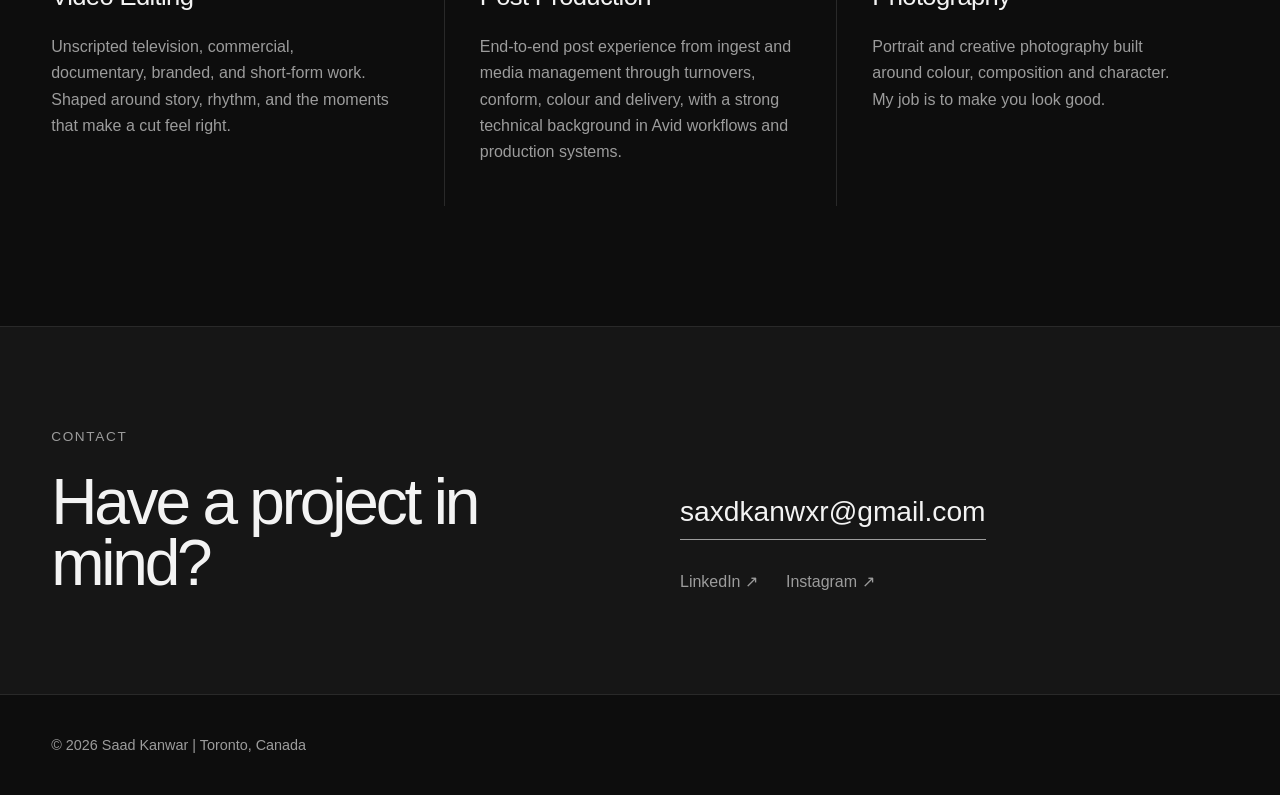
==== commit 8d8353c9: "seventh" ====
--- a/about.html
+++ b/about.html
@@ -10,6 +10,12 @@
     >
 
     <title>About | Saad Kanwar</title>
+
+    <!-- about.html -->
+    <meta
+        name="description"
+        content="About Toronto-based video editor, post-production specialist and photographer Saad Kanwar."
+    >
 
     <link rel="stylesheet" href="style.css">
 </head>
@@ -173,7 +179,7 @@
 
                     <p>
                         Portrait and creative photography built around colour, 
-                        composition, and character, my job is to make you look good.
+                        composition and character. My job is to make you look good.
                     </p>
 
                 </div>
--- a/style.css
+++ b/style.css
@@ -230,6 +230,10 @@
     gap: 50px 24px;
 }
 
+.portfolio-page {
+    padding-top: 160px;
+}
+
 .project {
     display: flex;
     flex-direction: column;
@@ -293,25 +297,10 @@
     opacity: 0.92;
 }
 
-@media (max-width: 900px) {
-    .photo-grid {
-        grid-template-columns: repeat(2, 1fr);
-    }
-}
-
-.photo-grid {
-    grid-template-columns: repeat(3, 1fr);
-    gap: 7px;
-}
-
 
 /* ------------------------------
    PHOTO LIGHTBOX
 ------------------------------ */
-
-.photo-item img {
-    cursor: pointer;
-}
 
 .lightbox {
     position: fixed;
@@ -899,6 +888,10 @@
         font-size: 0.8rem;
     }
 
+    .portfolio-page {
+    padding-top: 105px;
+}
+
 
     /* PHOTOGRAPHY */
 
